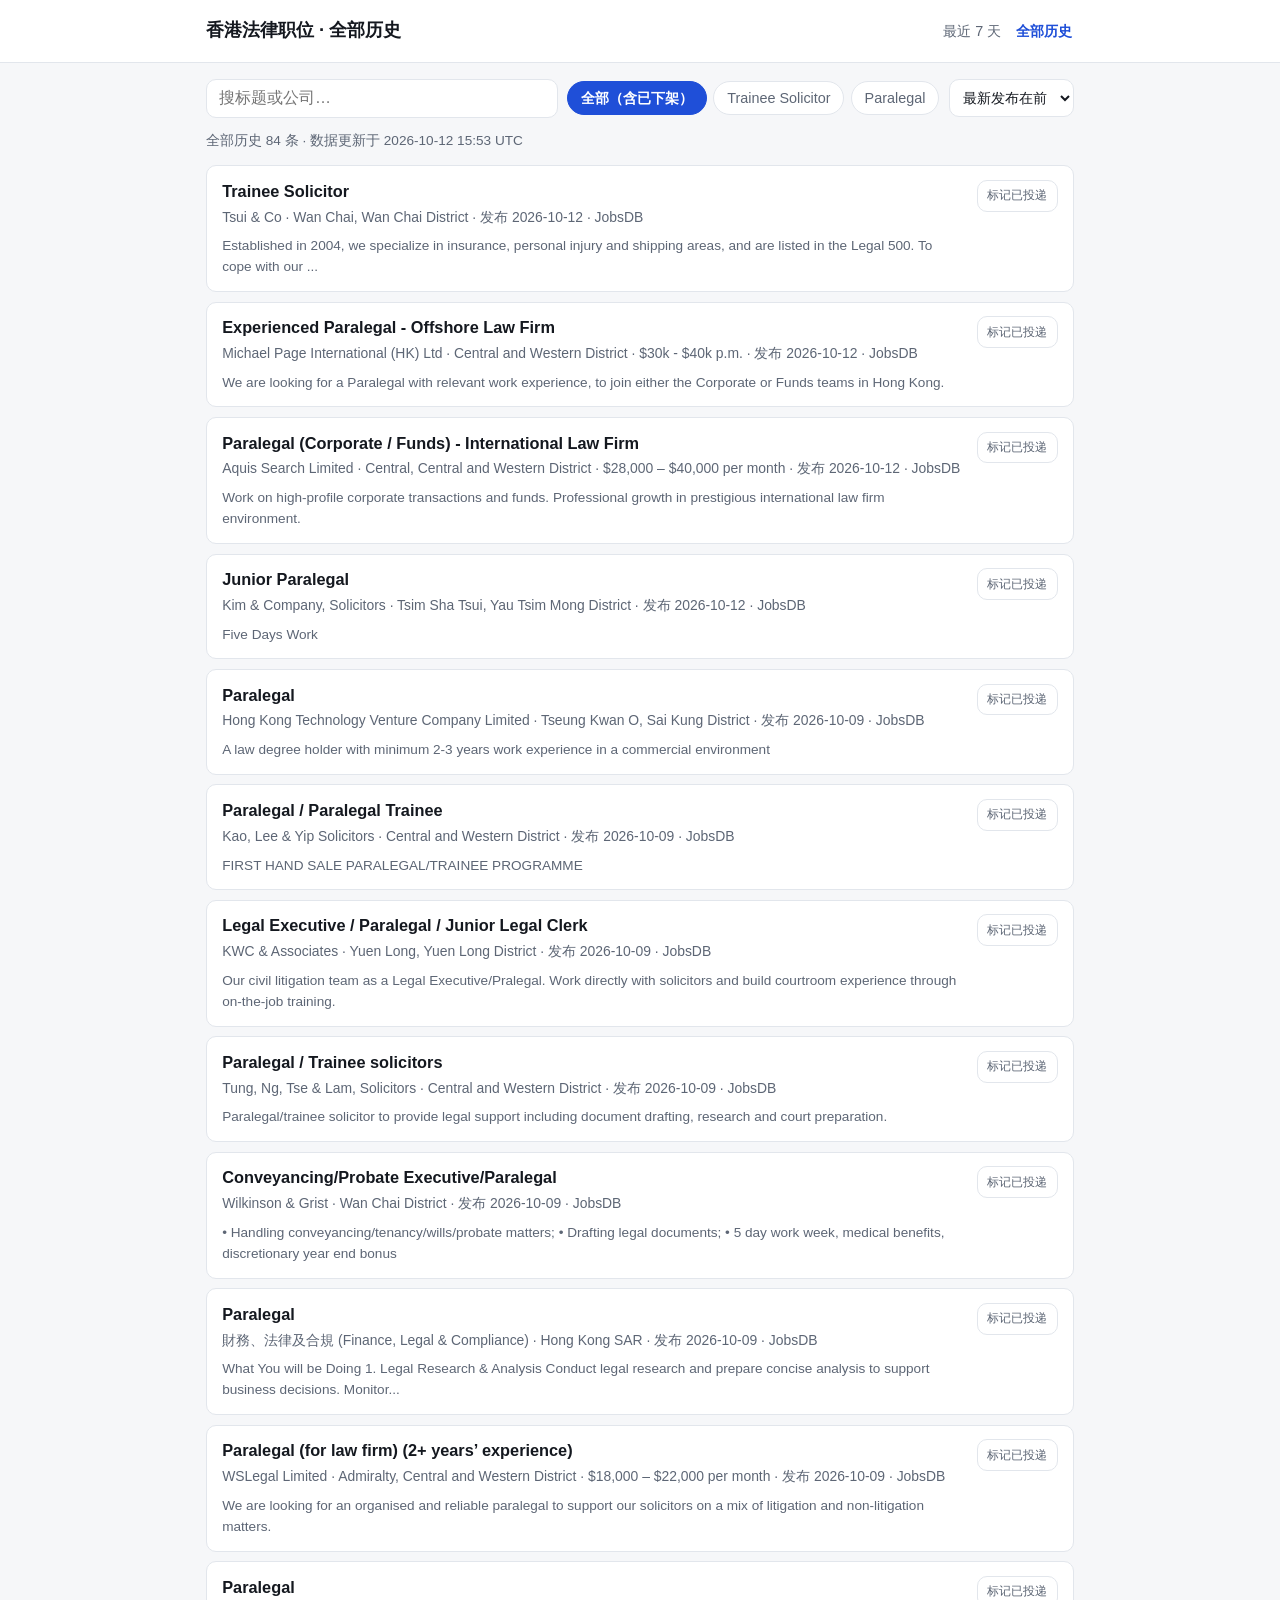
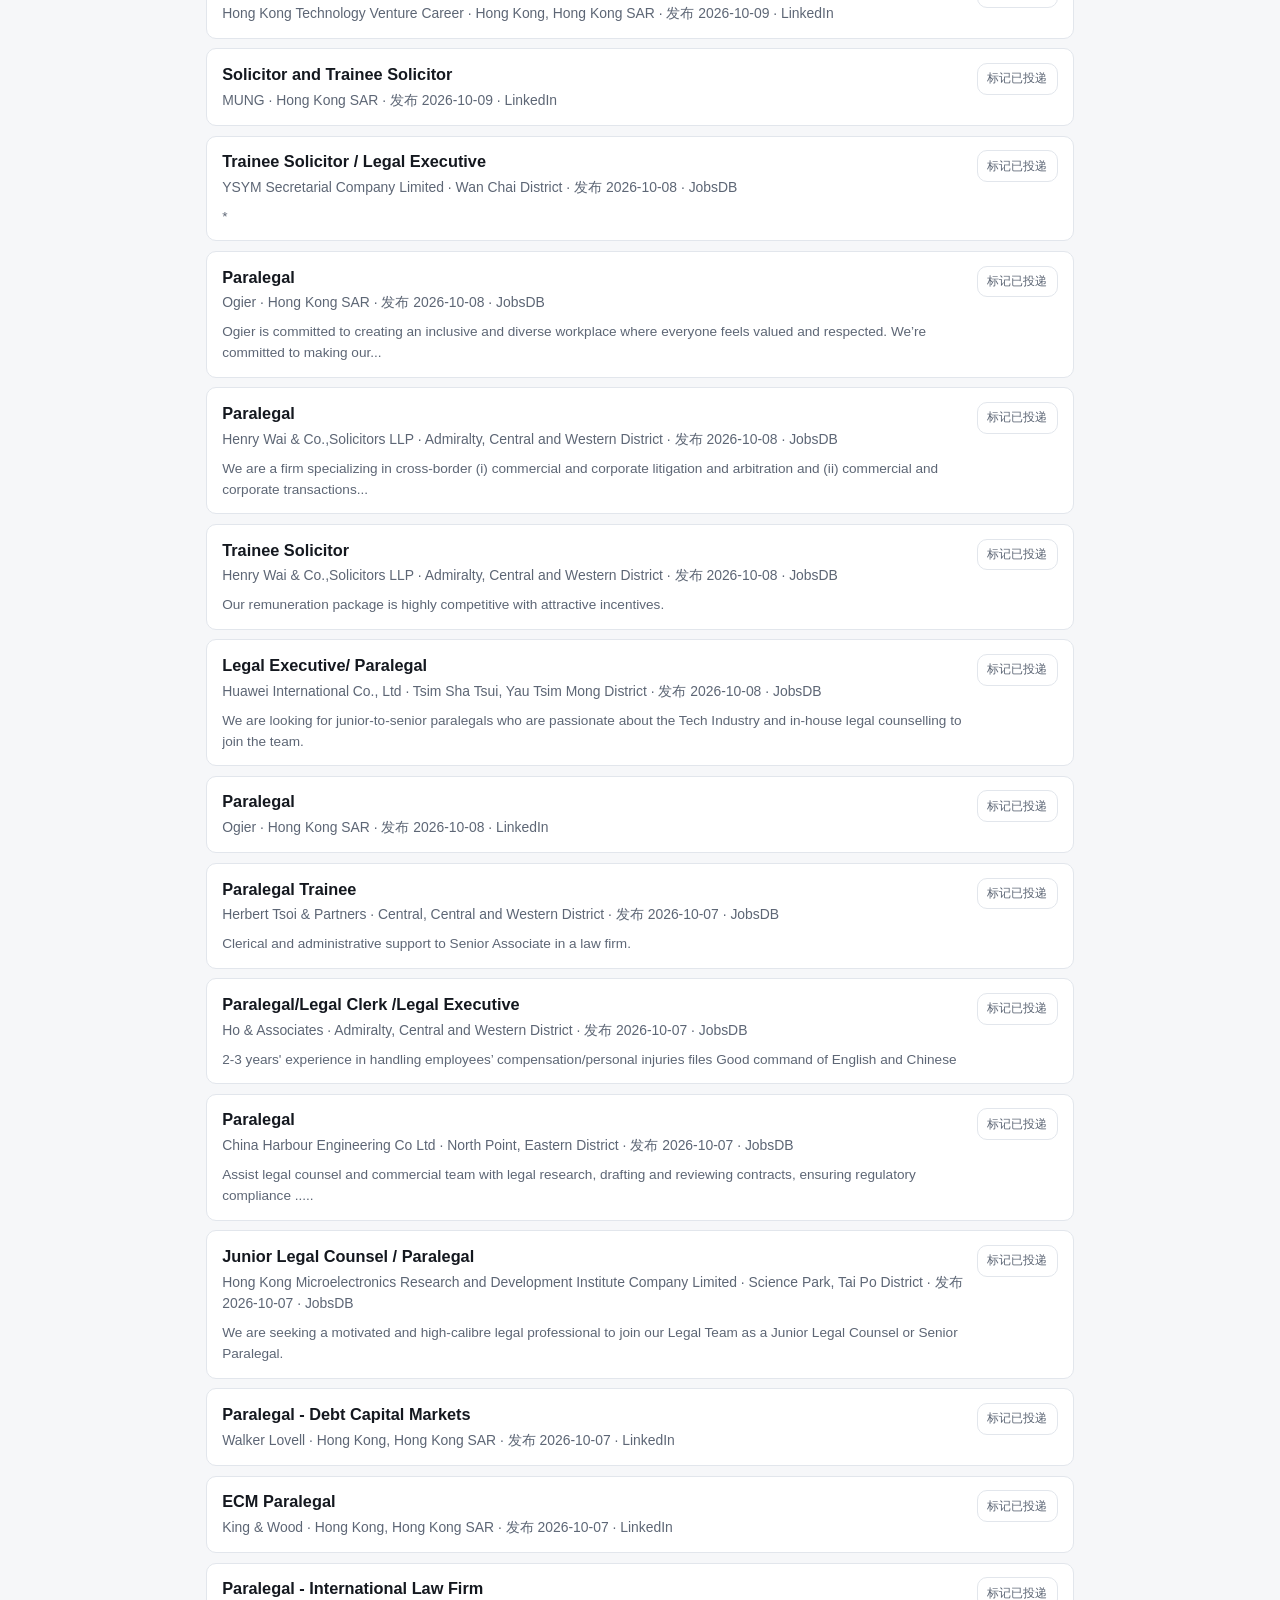
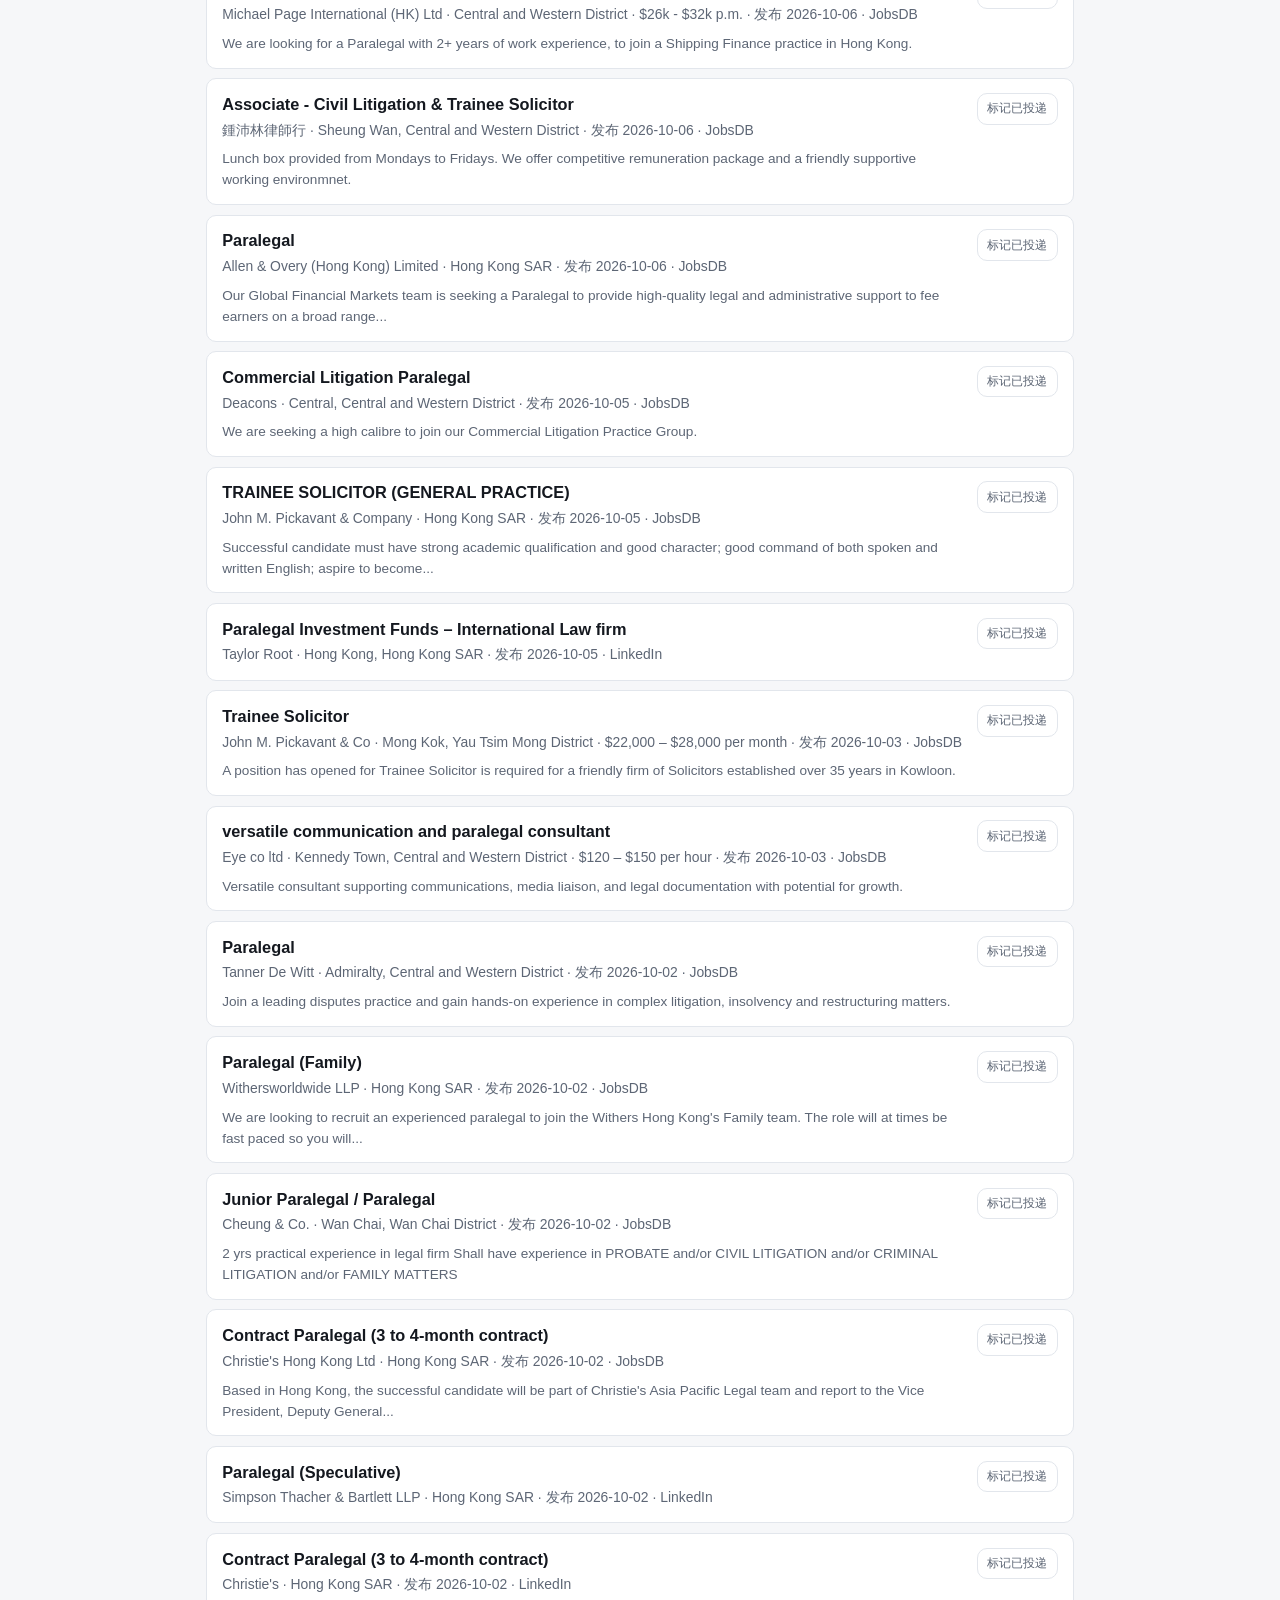
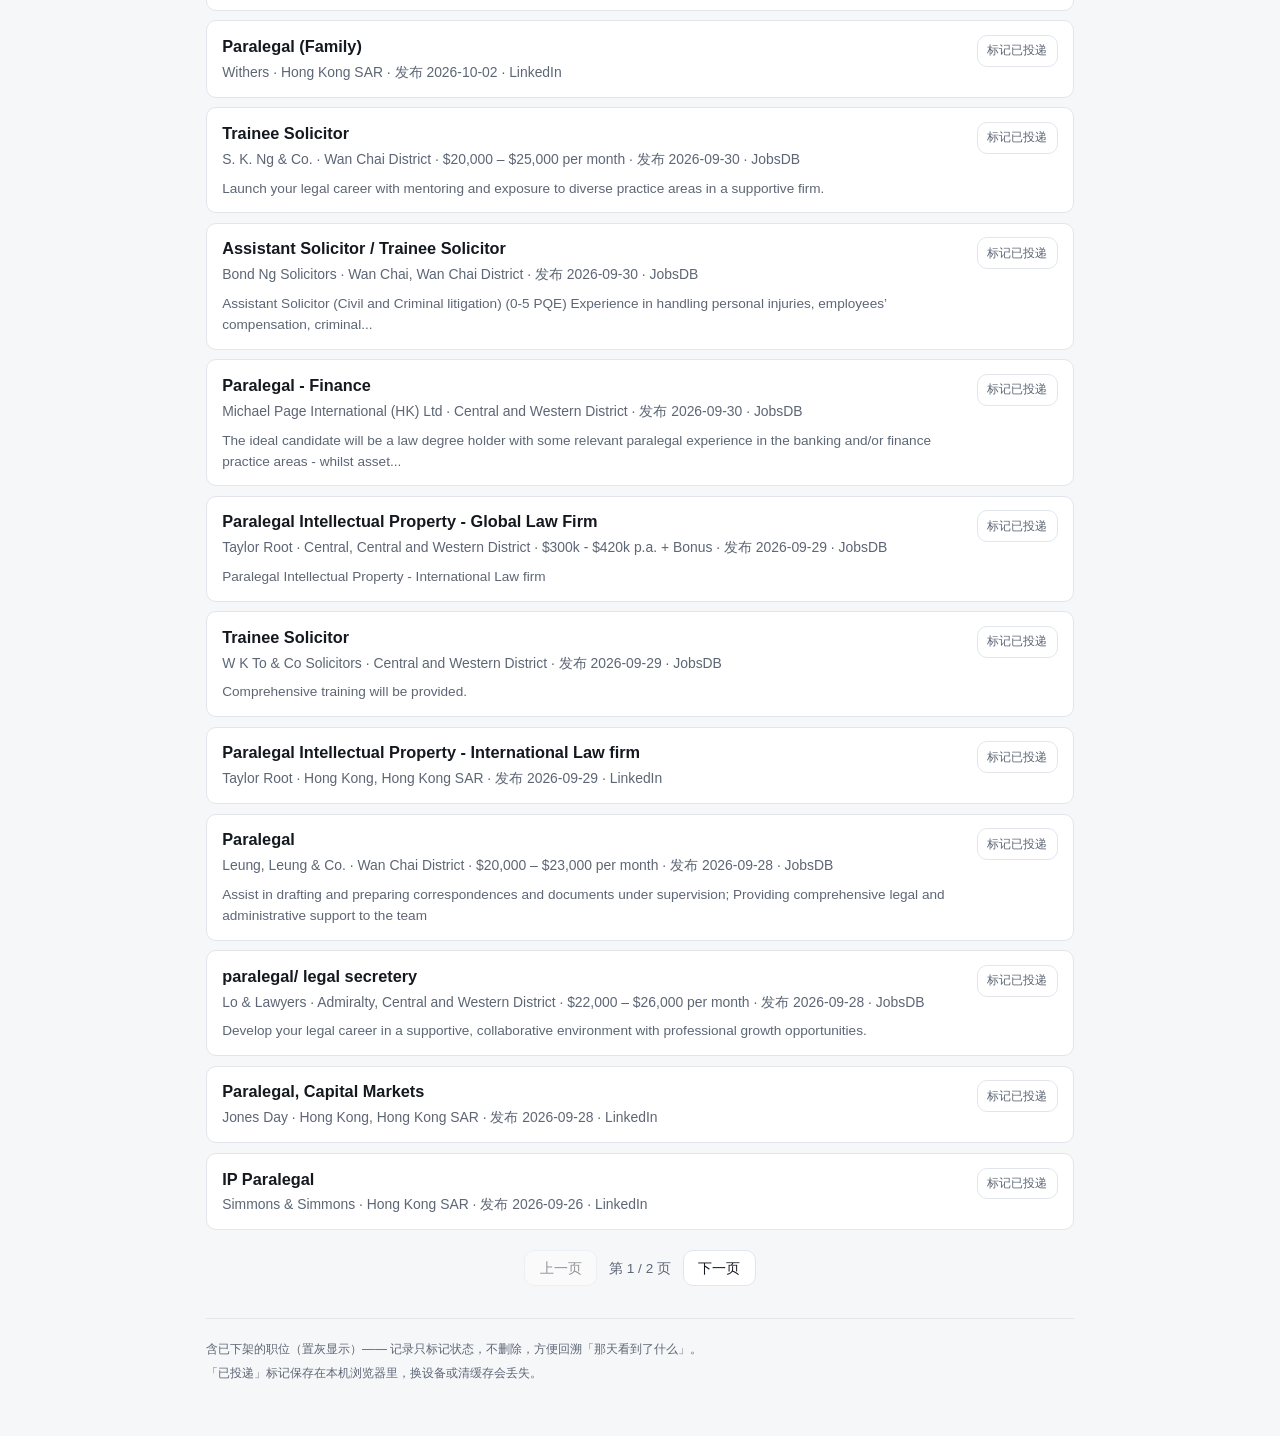
==== docs/archive.html @ c104950a "feat: 香港法律职位抓取与静态站点 按 SPEC.md / TICKETS.md 落成 T1–T11：零 npm 依赖、无构建步骤。  抓取 - src/http.mjs   超时/重试/指数退避" ====
<!doctype html>
<html lang="zh-Hans">
<head>
<meta charset="utf-8">
<meta name="viewport" content="width=device-width, initial-scale=1">
<title>香港法律职位 — 全部历史</title>
<meta name="description" content="香港 Trainee Solicitor 与 Paralegal 职位的全部历史记录，含已下架。">
<link rel="stylesheet" href="style.css">
</head>
<body data-view="archive">
<header>
  <div class="wrap">
    <h1>香港法律职位 · 全部历史</h1>
    <nav>
      <a href="index.html">最近 7 天</a>
      <a href="archive.html" aria-current="page">全部历史</a>
    </nav>
  </div>
</header>

<div class="wrap">
  <div id="banner" role="status" hidden></div>

  <div class="controls">
    <input id="q" type="search" placeholder="搜标题或公司…" autocomplete="off" aria-label="搜索标题或公司">
    <div id="tracks" role="group" aria-label="按 track 筛选"></div>
    <select id="sort" aria-label="排序方式">
      <option value="new">最新发布在前</option>
      <option value="old">最早发布在前</option>
    </select>
  </div>

  <p id="status" role="status" aria-live="polite"></p>
  <div id="list"></div>
  <div id="pager" hidden></div>

  <footer>
    <p>含已下架的职位（置灰显示）—— 记录只标记状态，不删除，方便回溯「那天看到了什么」。</p>
    <p>「已投递」标记保存在本机浏览器里，换设备或清缓存会丢失。</p>
  </footer>
</div>

<script src="app.js" type="module"></script>
</body>
</html>
---- docs/style.css ----
:root {
  --bg: #f6f7f9;
  --card: #ffffff;
  --ink: #14181f;
  --muted: #5d6675;
  --line: #e2e6ec;
  --accent: #1f4fd8;
  --new: #0b7a4b;
  --new-bg: #e3f6ec;
  --gone: #8b93a1;
  --warn-bg: #fff4e0;
  --warn-line: #e8b86d;
  --radius: 10px;
}

@media (prefers-color-scheme: dark) {
  :root {
    --bg: #12151a;
    --card: #1b1f27;
    --ink: #e8ebf0;
    --muted: #9aa3b2;
    --line: #2a3038;
    --accent: #7ea2ff;
    --new: #6fd8a4;
    --new-bg: #14352a;
    --gone: #6b7280;
    --warn-bg: #3a2f18;
    --warn-line: #7a5f28;
  }
}

* { box-sizing: border-box; }

body {
  margin: 0;
  padding: 0 0 3rem;
  background: var(--bg);
  color: var(--ink);
  font: 16px/1.55 -apple-system, BlinkMacSystemFont, "Segoe UI", "PingFang HK",
    "Hiragino Sans", "Microsoft JhengHei", "Noto Sans CJK SC", sans-serif;
  -webkit-text-size-adjust: 100%;
}

.wrap { max-width: 900px; margin: 0 auto; padding: 0 1rem; }

/* ---------------------------------------------------------------- 页头 */

header {
  border-bottom: 1px solid var(--line);
  background: var(--card);
  margin-bottom: 1rem;
}

header .wrap {
  display: flex;
  flex-wrap: wrap;
  align-items: baseline;
  gap: 0.5rem 1rem;
  padding-top: 1rem;
  padding-bottom: 1rem;
}

header h1 { font-size: 1.15rem; margin: 0; }

header nav { margin-left: auto; display: flex; gap: 0.75rem; }

header nav a {
  color: var(--muted);
  text-decoration: none;
  font-size: 0.9rem;
  padding: 0.2rem 0.1rem;
}

header nav a[aria-current="page"] { color: var(--accent); font-weight: 600; }

/* ---------------------------------------------------------------- 横幅 */

#banner {
  background: var(--warn-bg);
  border: 1px solid var(--warn-line);
  border-radius: var(--radius);
  padding: 0.7rem 0.9rem;
  margin-bottom: 1rem;
  font-size: 0.9rem;
}

#banner[hidden] { display: none; }

/* ---------------------------------------------------------------- 控件 */

.controls {
  display: flex;
  flex-wrap: wrap;
  gap: 0.6rem;
  align-items: center;
  margin-bottom: 0.75rem;
}

#q {
  flex: 1 1 14rem;
  min-width: 0;
  padding: 0.6rem 0.75rem;
  font-size: 1rem;
  color: var(--ink);
  background: var(--card);
  border: 1px solid var(--line);
  border-radius: var(--radius);
}

#q:focus-visible, .chip:focus-visible, .apply-toggle:focus-visible,
.page-btn:focus-visible, #sort:focus-visible {
  outline: 2px solid var(--accent);
  outline-offset: 1px;
}

#tracks { display: flex; flex-wrap: wrap; gap: 0.4rem; }

.chip {
  padding: 0.4rem 0.8rem;
  font-size: 0.9rem;
  color: var(--muted);
  background: var(--card);
  border: 1px solid var(--line);
  border-radius: 999px;
  cursor: pointer;
}

.chip[aria-pressed="true"] {
  color: #fff;
  background: var(--accent);
  border-color: var(--accent);
  font-weight: 600;
}

#sort {
  padding: 0.55rem 0.6rem;
  font-size: 0.9rem;
  color: var(--ink);
  background: var(--card);
  border: 1px solid var(--line);
  border-radius: var(--radius);
}

#status { color: var(--muted); font-size: 0.85rem; margin: 0 0 0.9rem; }

/* ---------------------------------------------------------------- 列表 */

#list { display: flex; flex-direction: column; gap: 0.6rem; }

.job {
  display: flex;
  gap: 0.75rem;
  align-items: flex-start;
  background: var(--card);
  border: 1px solid var(--line);
  border-radius: var(--radius);
  padding: 0.85rem 0.95rem;
}

.job-body { flex: 1 1 auto; min-width: 0; }

.job-title {
  margin: 0 0 0.3rem;
  font-size: 1.02rem;
  line-height: 1.35;
  font-weight: 600;
}

.job-title a { color: var(--ink); text-decoration: none; }
.job-title a:hover { color: var(--accent); text-decoration: underline; }

.badge {
  display: inline-block;
  margin-left: 0.4rem;
  padding: 0.05rem 0.4rem;
  font-size: 0.68rem;
  font-weight: 700;
  letter-spacing: 0.03em;
  border-radius: 4px;
  vertical-align: middle;
}

.badge-new { color: var(--new); background: var(--new-bg); }
.badge-gone { color: var(--muted); background: var(--line); }

.job-meta { margin: 0; color: var(--muted); font-size: 0.87rem; }

.job-excerpt {
  margin: 0.45rem 0 0;
  color: var(--muted);
  font-size: 0.85rem;
  display: -webkit-box;
  -webkit-line-clamp: 2;
  -webkit-box-orient: vertical;
  overflow: hidden;
}

.job.is-gone { opacity: 0.62; }
.job.is-applied .job-title a { text-decoration: line-through; color: var(--muted); }

.apply-toggle {
  flex: 0 0 auto;
  padding: 0.4rem 0.6rem;
  font-size: 0.78rem;
  white-space: nowrap;
  color: var(--muted);
  background: transparent;
  border: 1px solid var(--line);
  border-radius: var(--radius);
  cursor: pointer;
}

.apply-toggle[aria-pressed="true"] {
  color: var(--new);
  border-color: var(--new);
  background: var(--new-bg);
  font-weight: 600;
}

.empty { color: var(--muted); padding: 2rem 0; text-align: center; }

/* ---------------------------------------------------------------- 分页 */

#pager {
  display: flex;
  align-items: center;
  justify-content: center;
  gap: 0.75rem;
  margin-top: 1.25rem;
}

#pager[hidden] { display: none; }

.page-btn {
  padding: 0.45rem 0.9rem;
  font-size: 0.9rem;
  color: var(--ink);
  background: var(--card);
  border: 1px solid var(--line);
  border-radius: var(--radius);
  cursor: pointer;
}

.page-btn:disabled { opacity: 0.45; cursor: default; }
.page-info { color: var(--muted); font-size: 0.85rem; }

/* ---------------------------------------------------------------- 页脚 */

footer {
  color: var(--muted);
  font-size: 0.78rem;
  margin-top: 2rem;
  padding-top: 1rem;
  border-top: 1px solid var(--line);
}

footer p { margin: 0.3rem 0; }
footer a { color: var(--muted); }

/* ---------------------------------------------------------------- 窄屏 */

@media (max-width: 560px) {
  header h1 { font-size: 1rem; }
  header nav { margin-left: 0; width: 100%; }
  .job { flex-direction: column; gap: 0.5rem; }
  .apply-toggle { align-self: flex-start; }
  #q { flex-basis: 100%; }
}
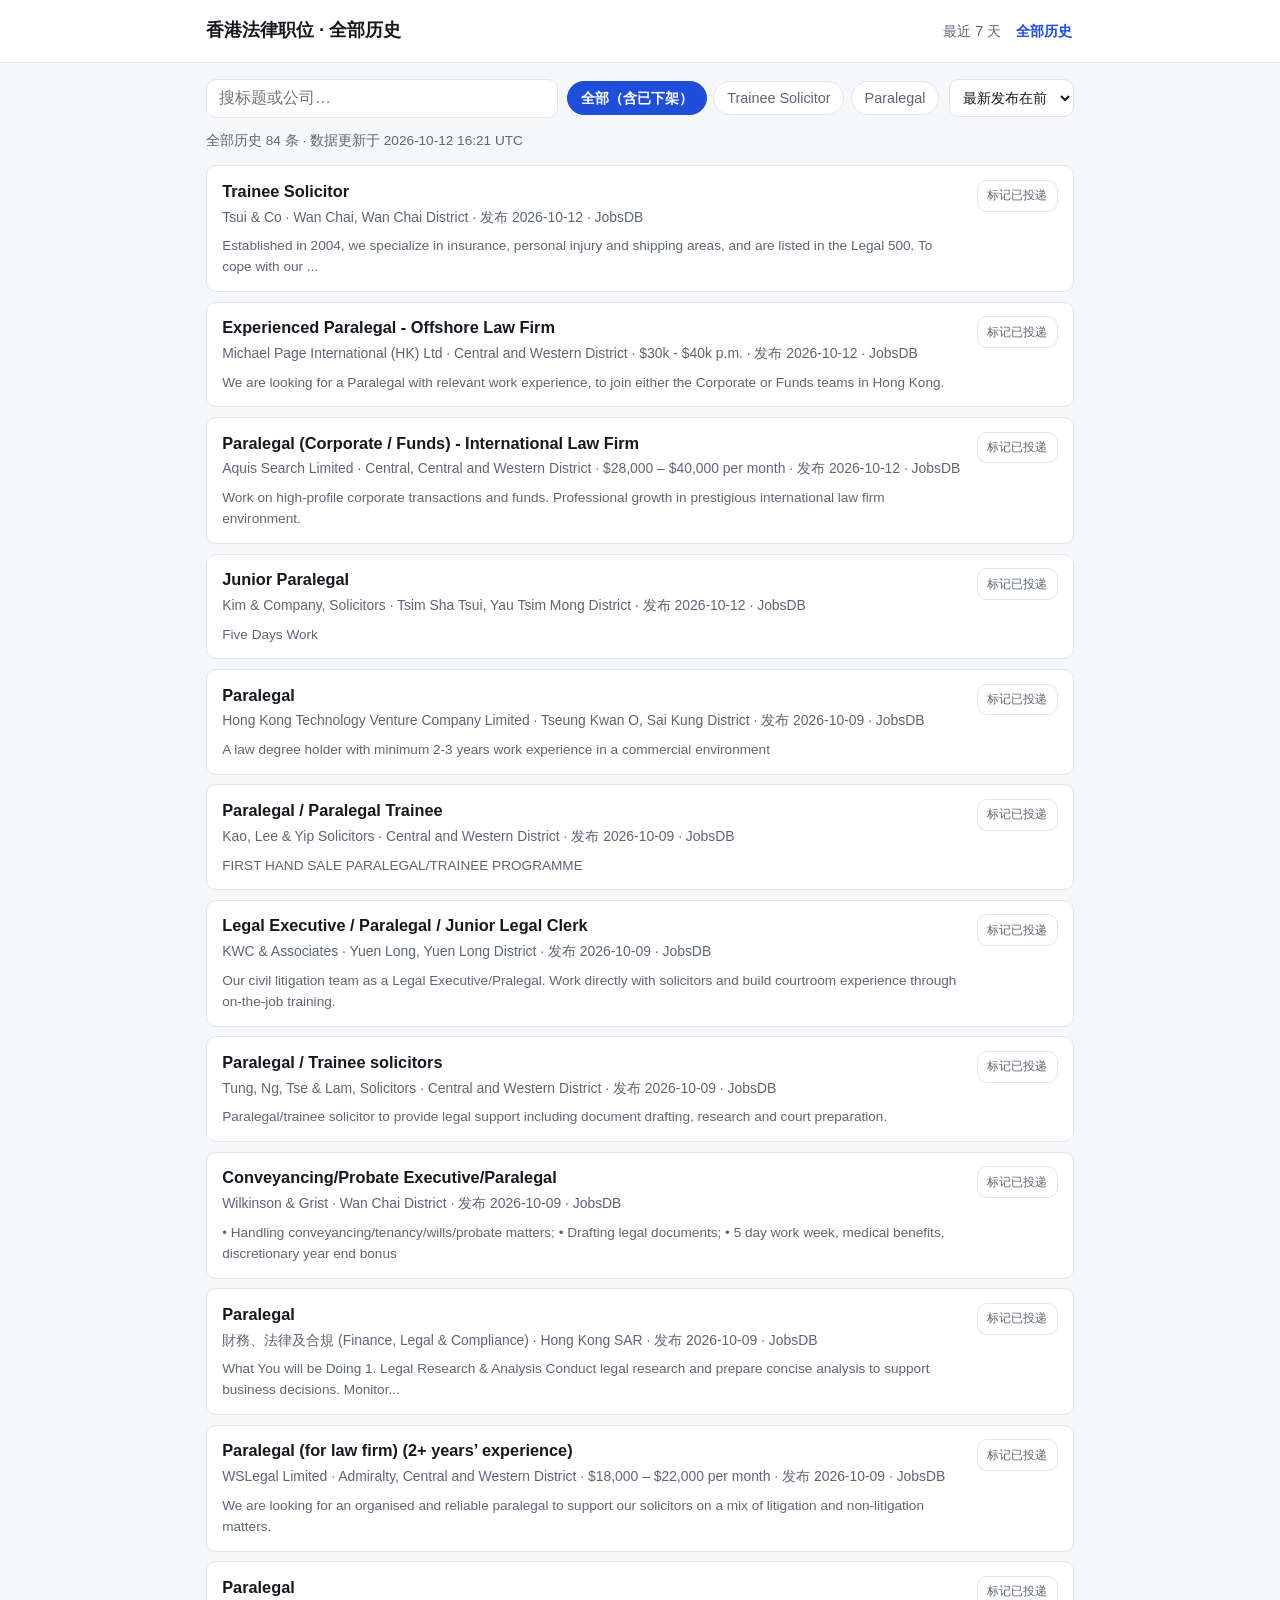
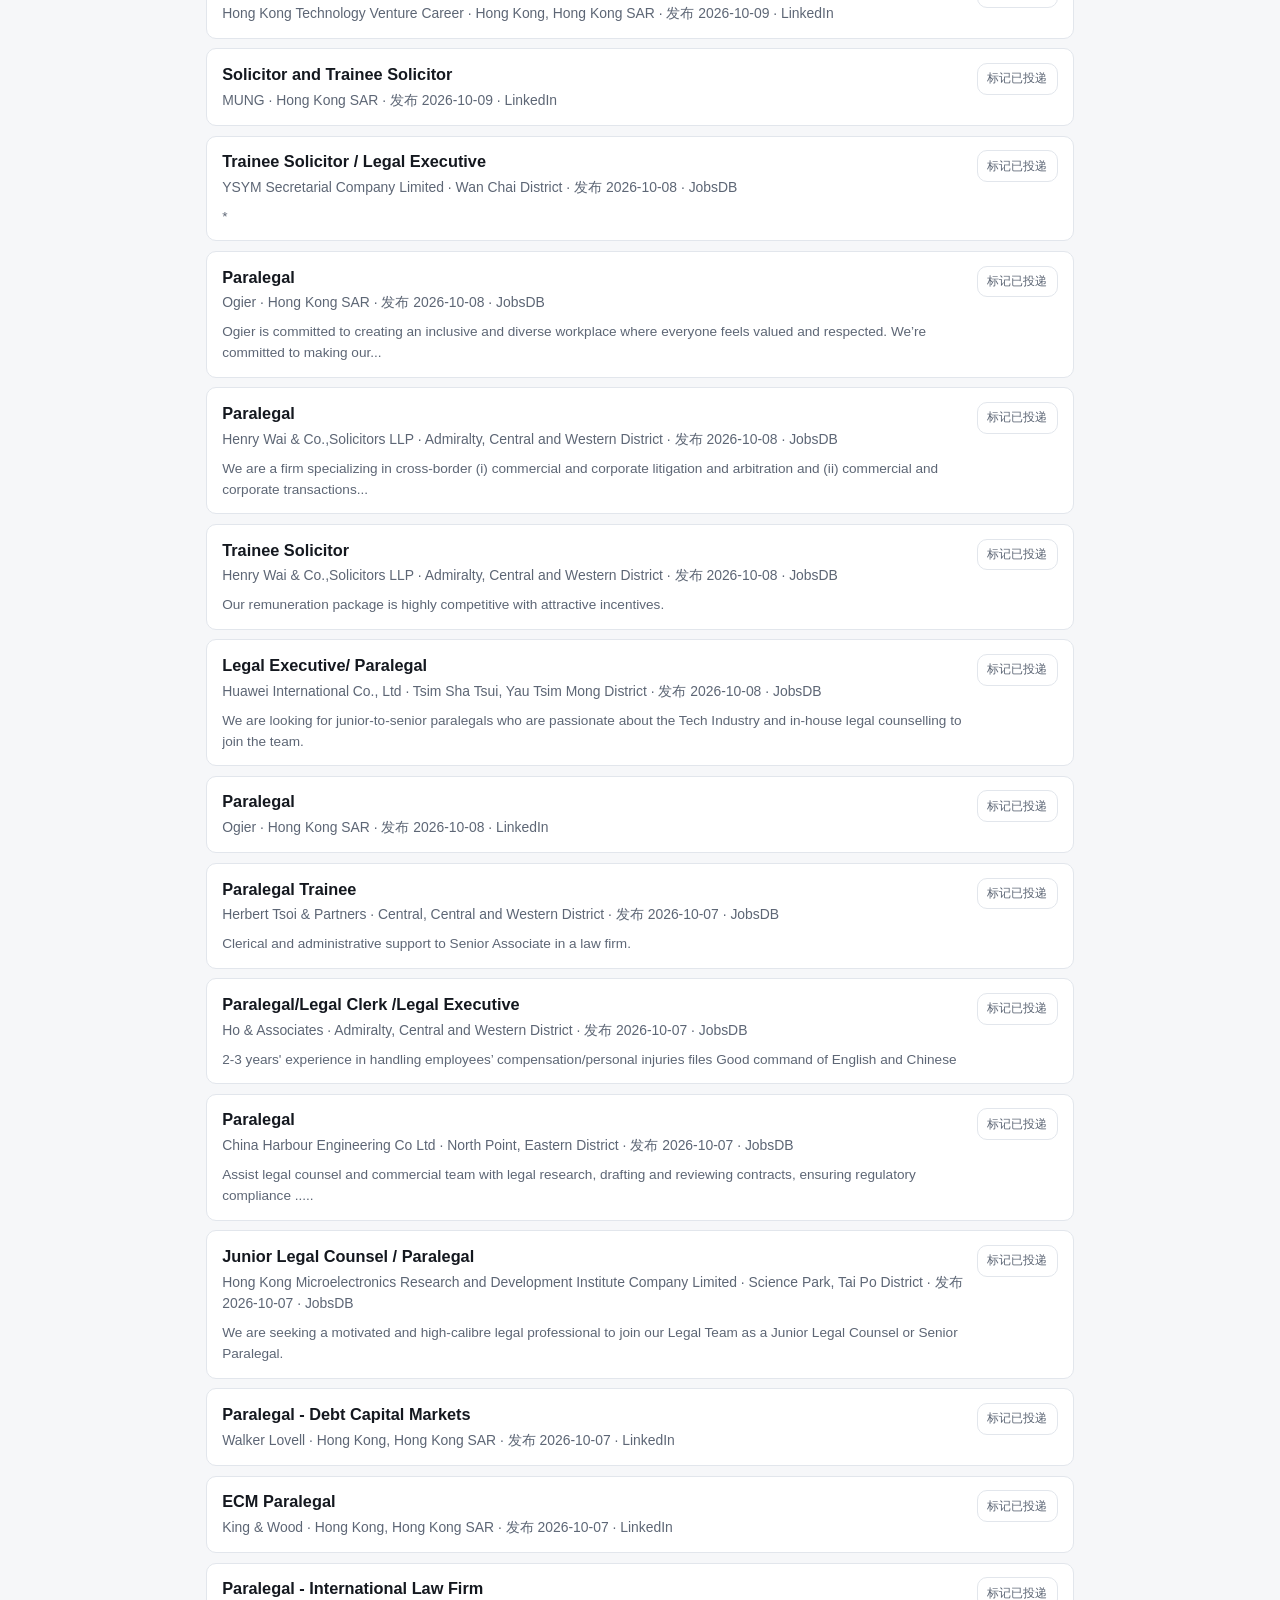
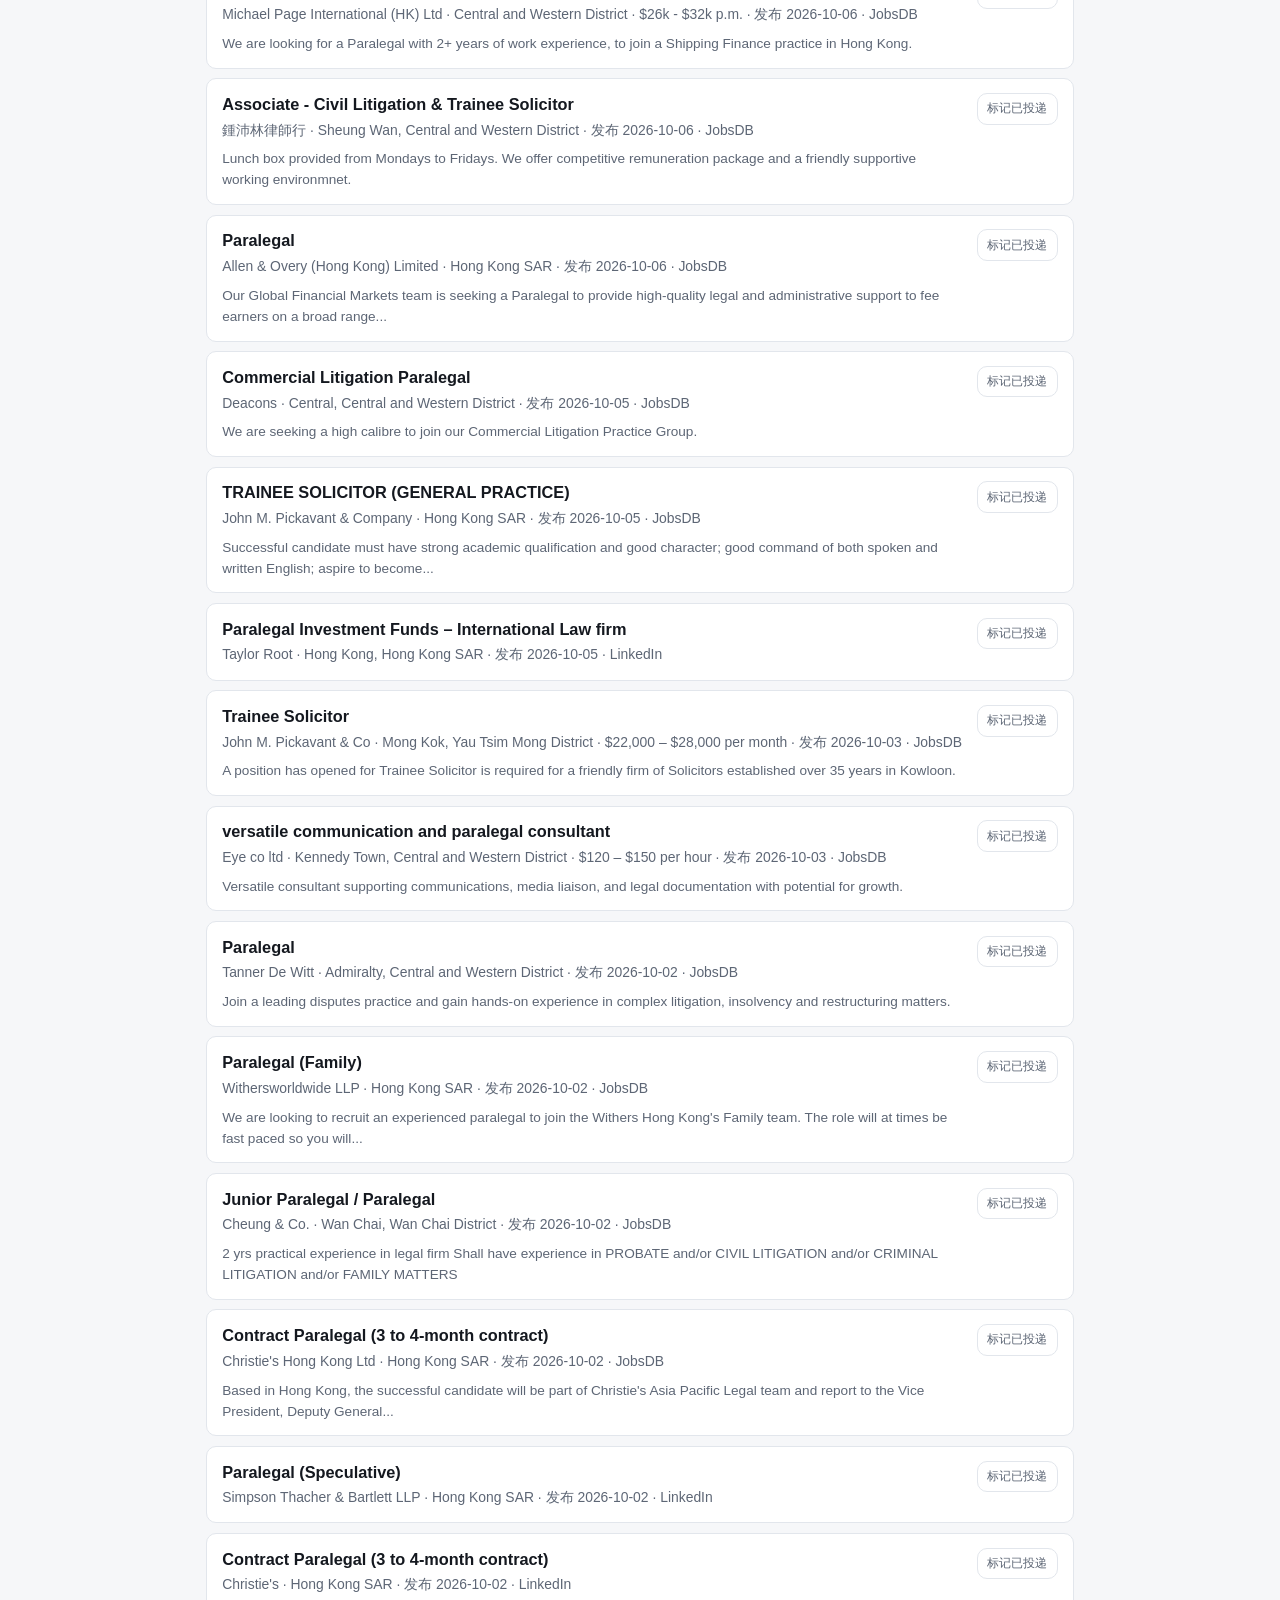
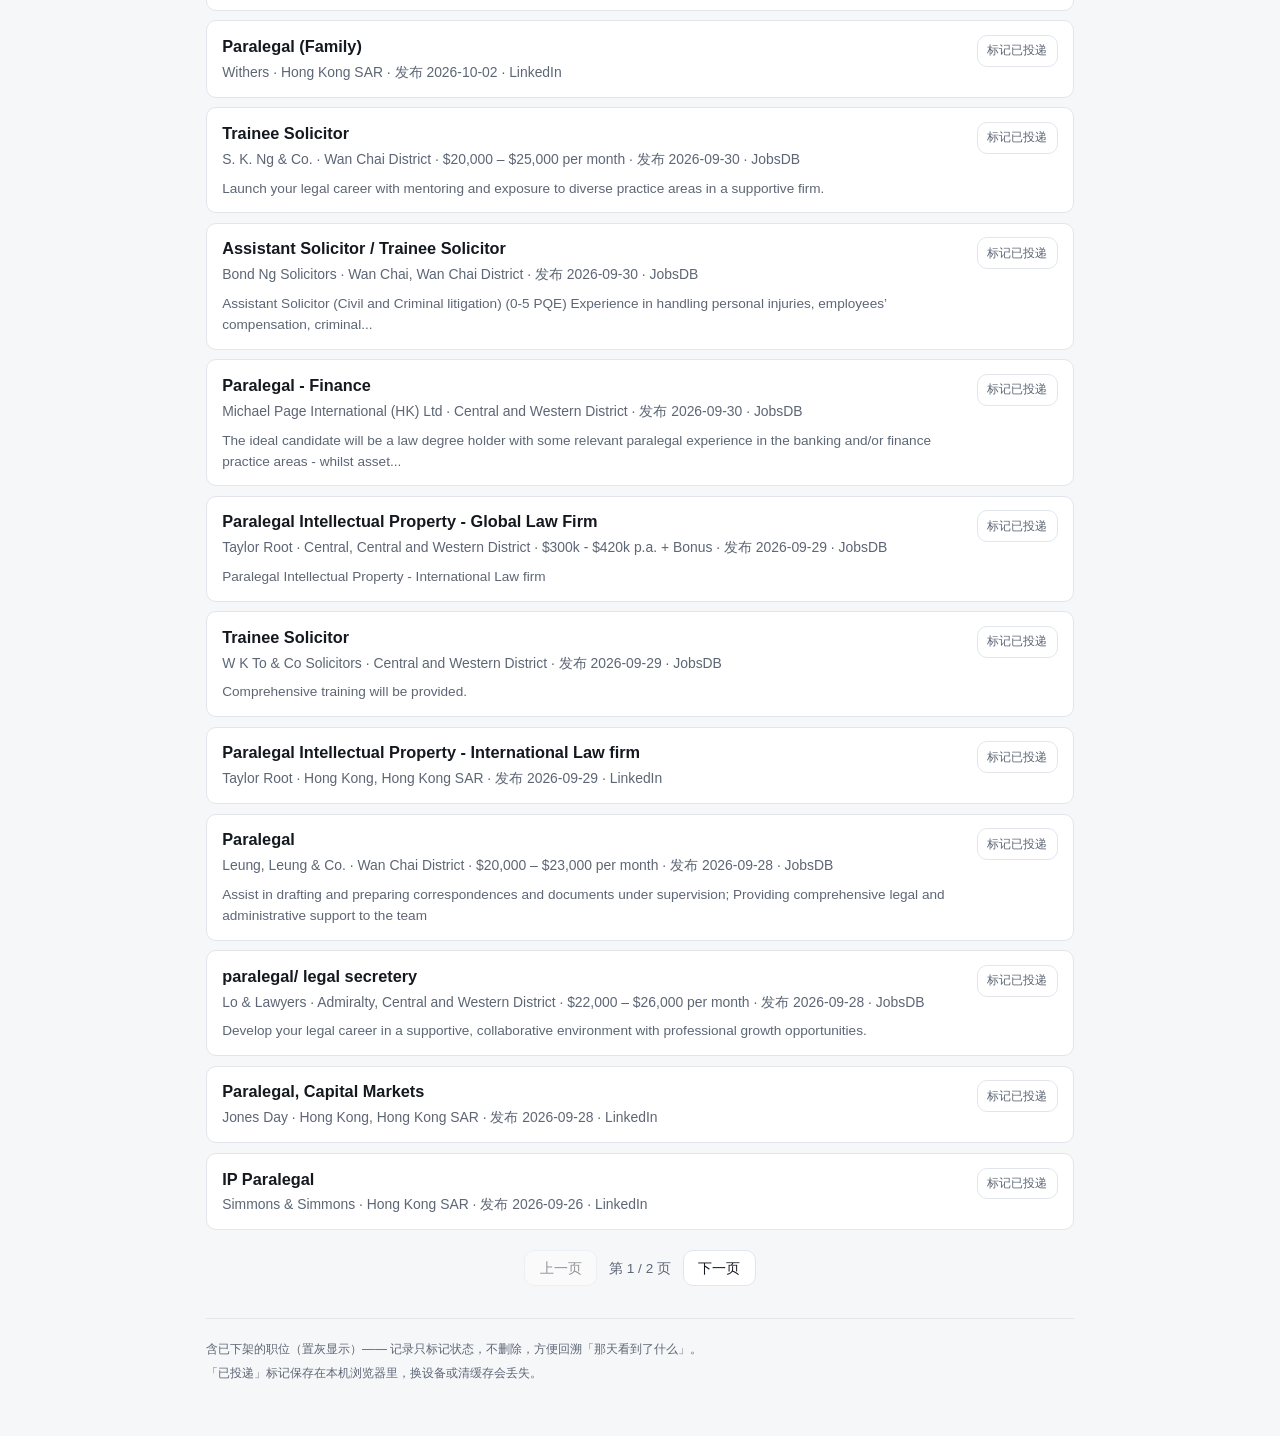
==== commit 034e34bc: "fix: 落实 code review 的两个轴 Spec 轴 - jobsdb 第 1 页零结果（响应无 data 数组 / data 为空）现在抛错。此前会被读成   「跑完的源、今天零职位」，进" ====
--- a/docs/archive.html
+++ b/docs/archive.html
@@ -10,7 +10,7 @@
 <body data-view="archive">
 <header>
   <div class="wrap">
-    <h1>香港法律职位 · 全部历史</h1>
+    <h1 id="page-title">香港法律职位 · 全部历史</h1>
     <nav>
       <a href="index.html">最近 7 天</a>
       <a href="archive.html" aria-current="page">全部历史</a>
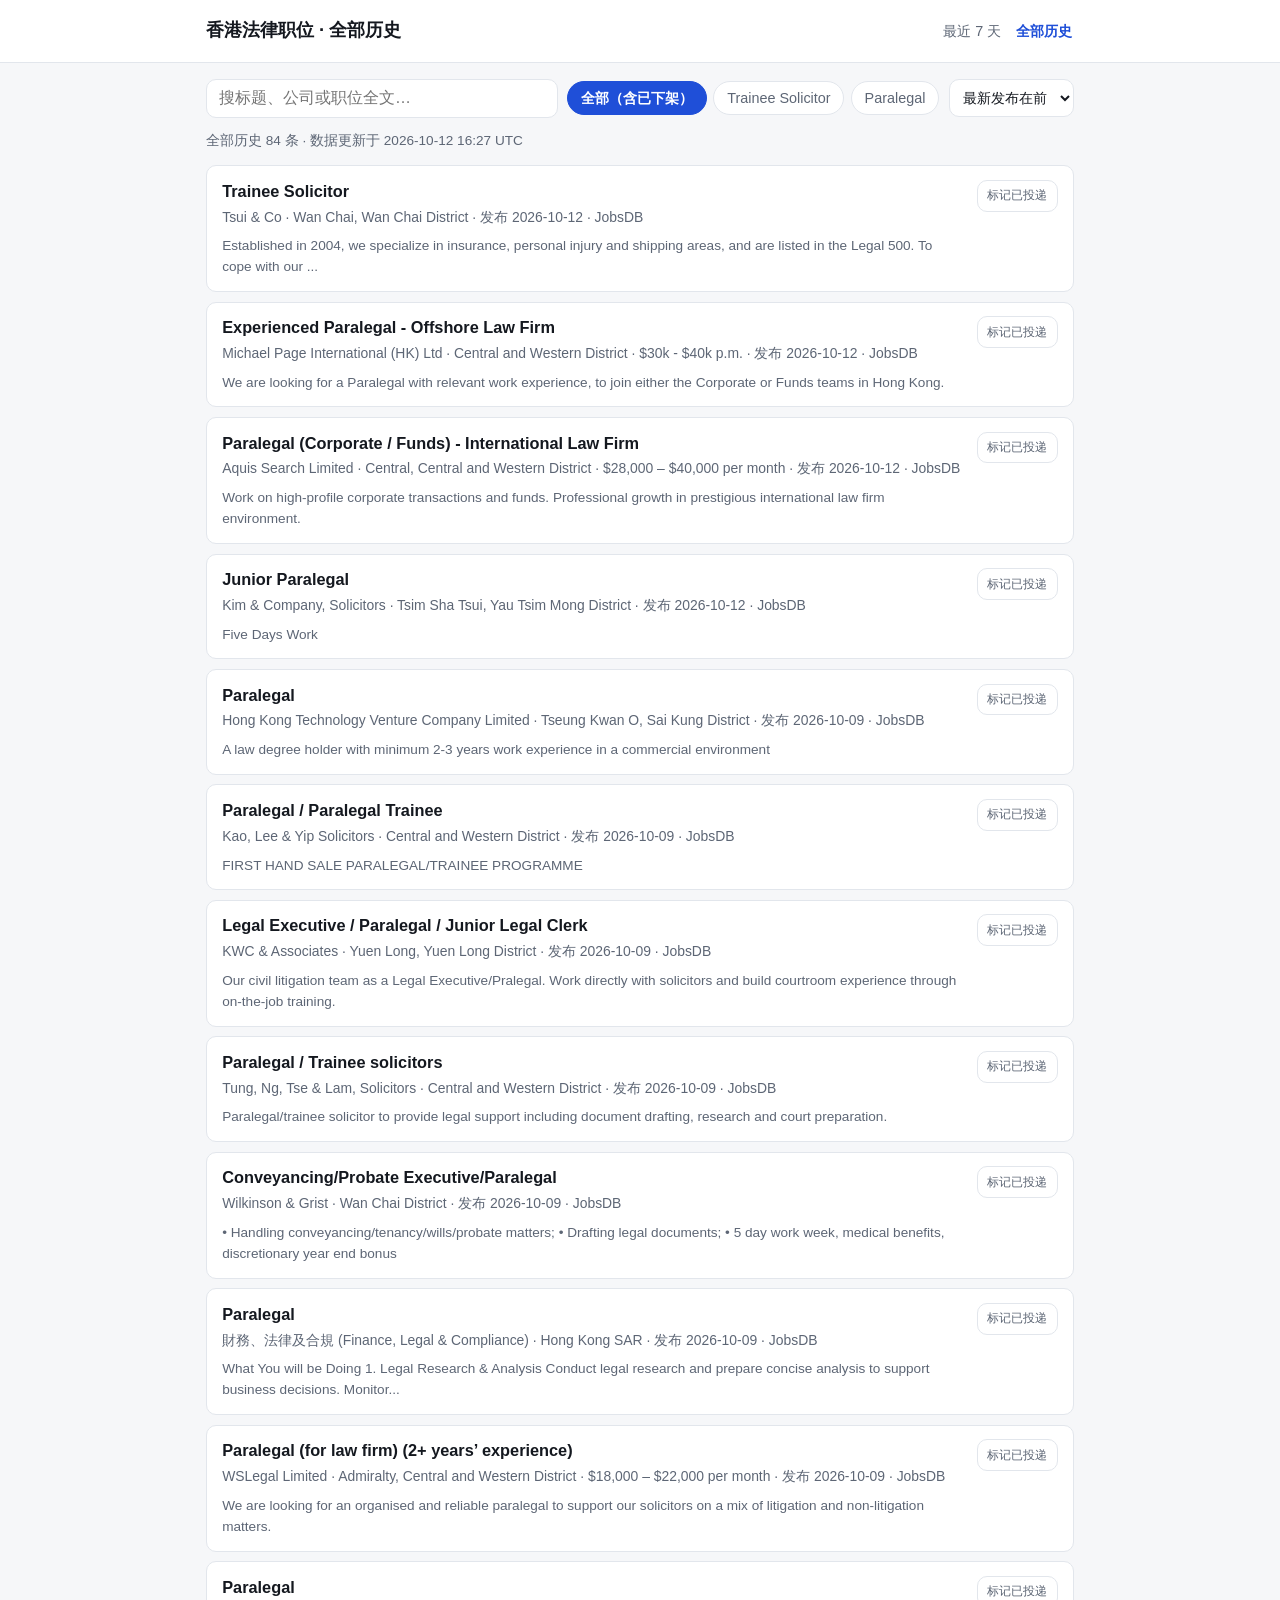
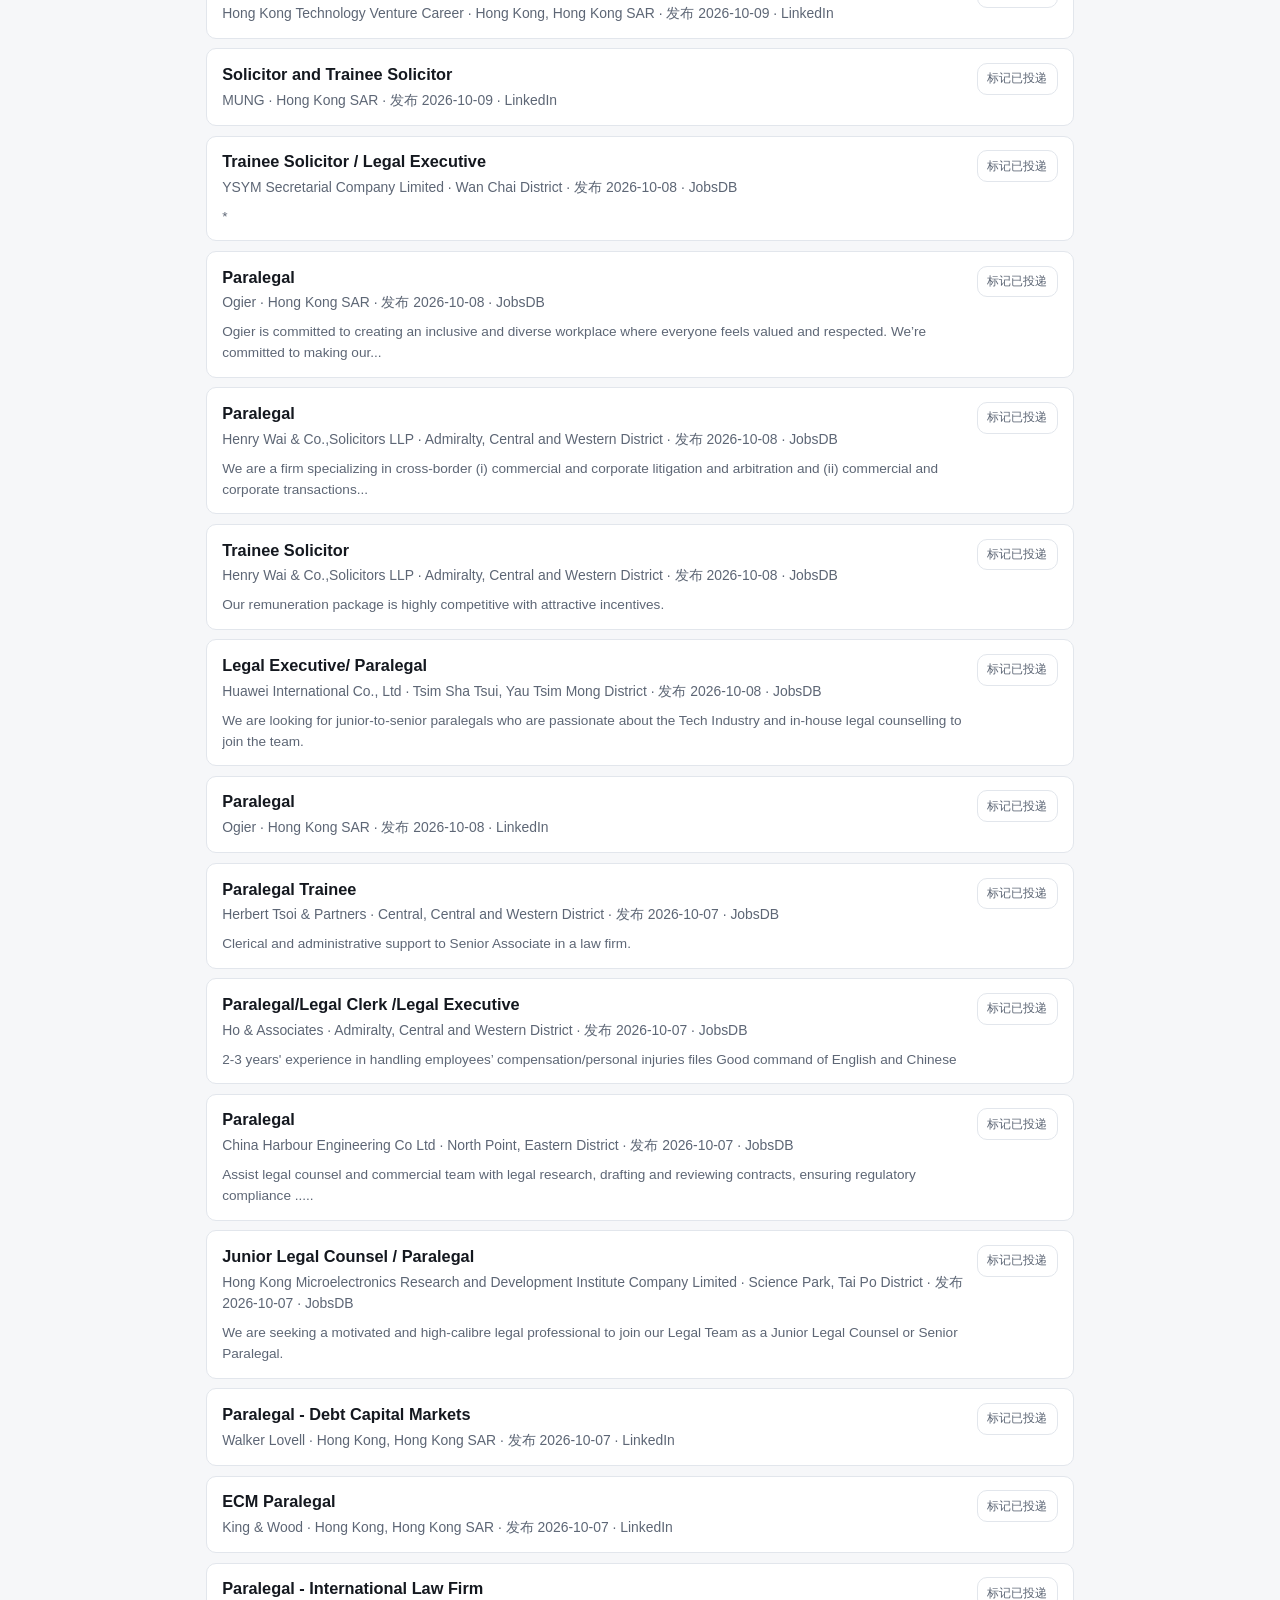
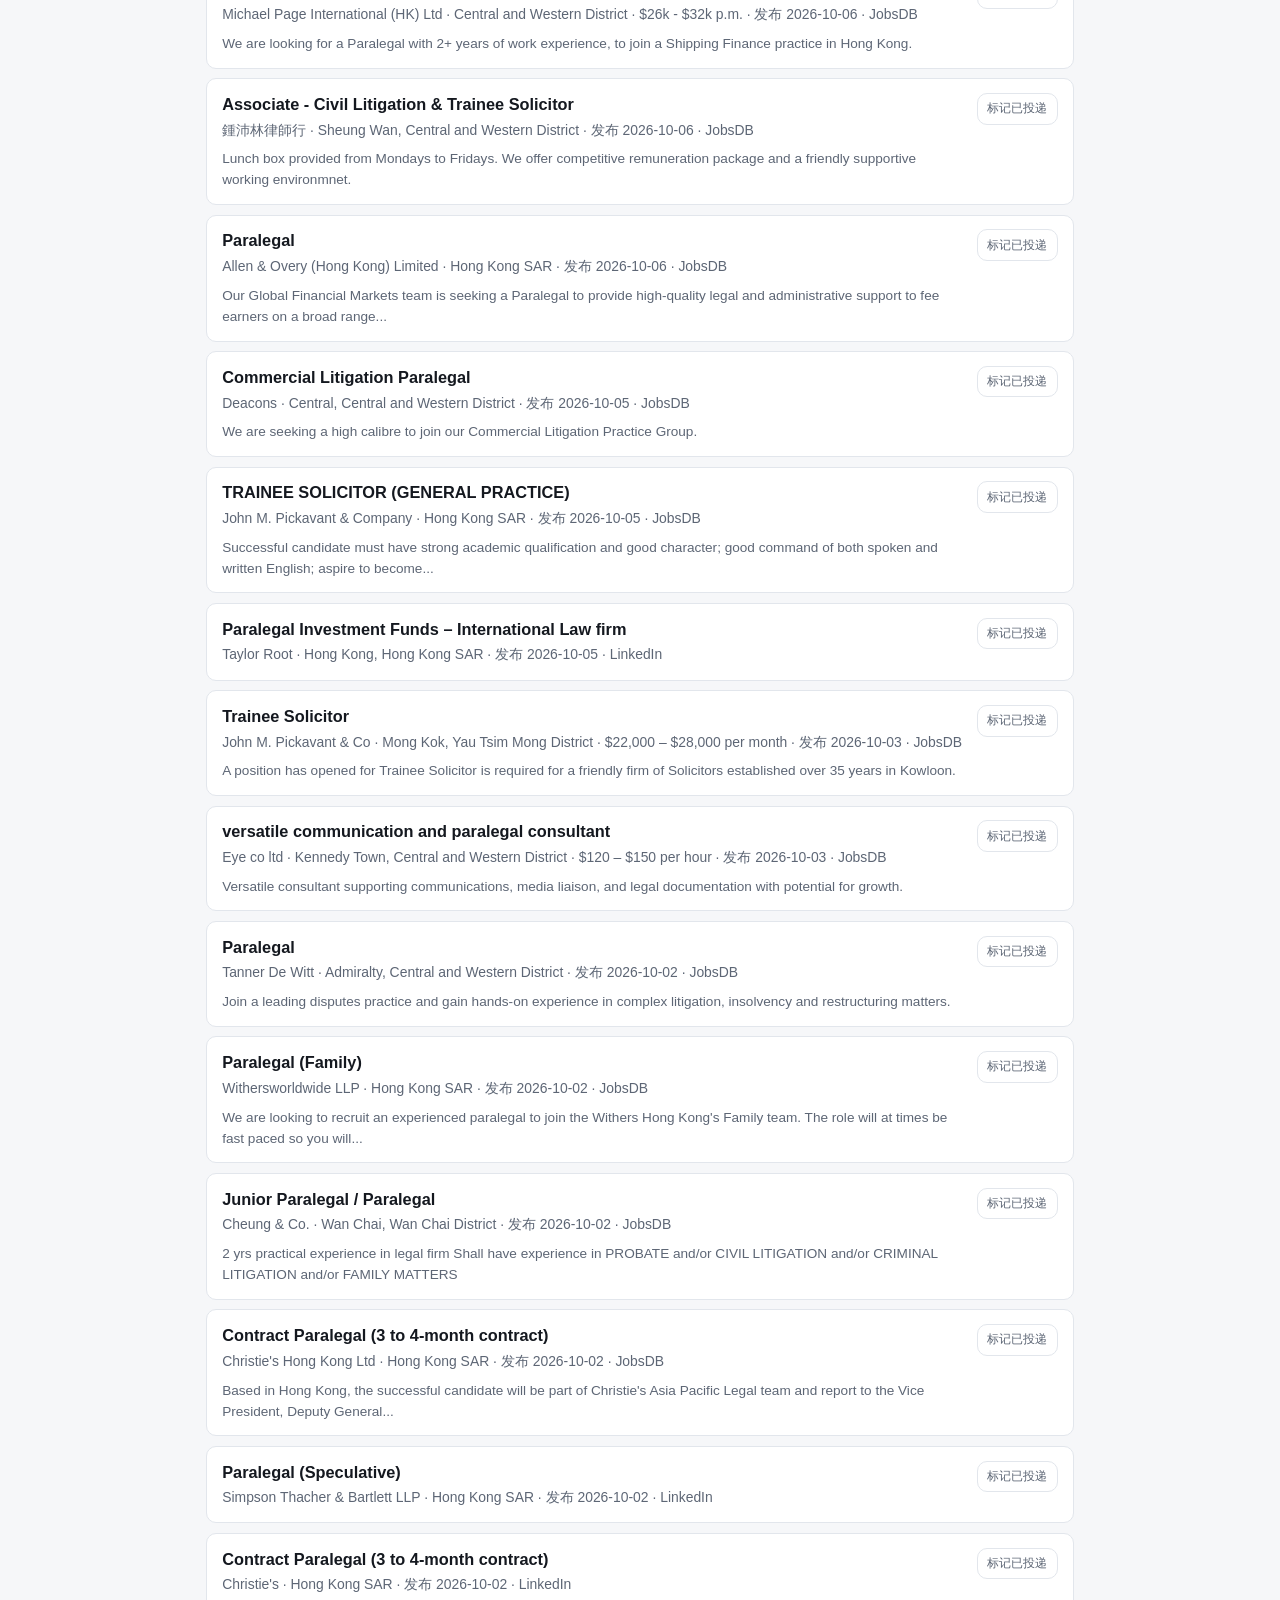
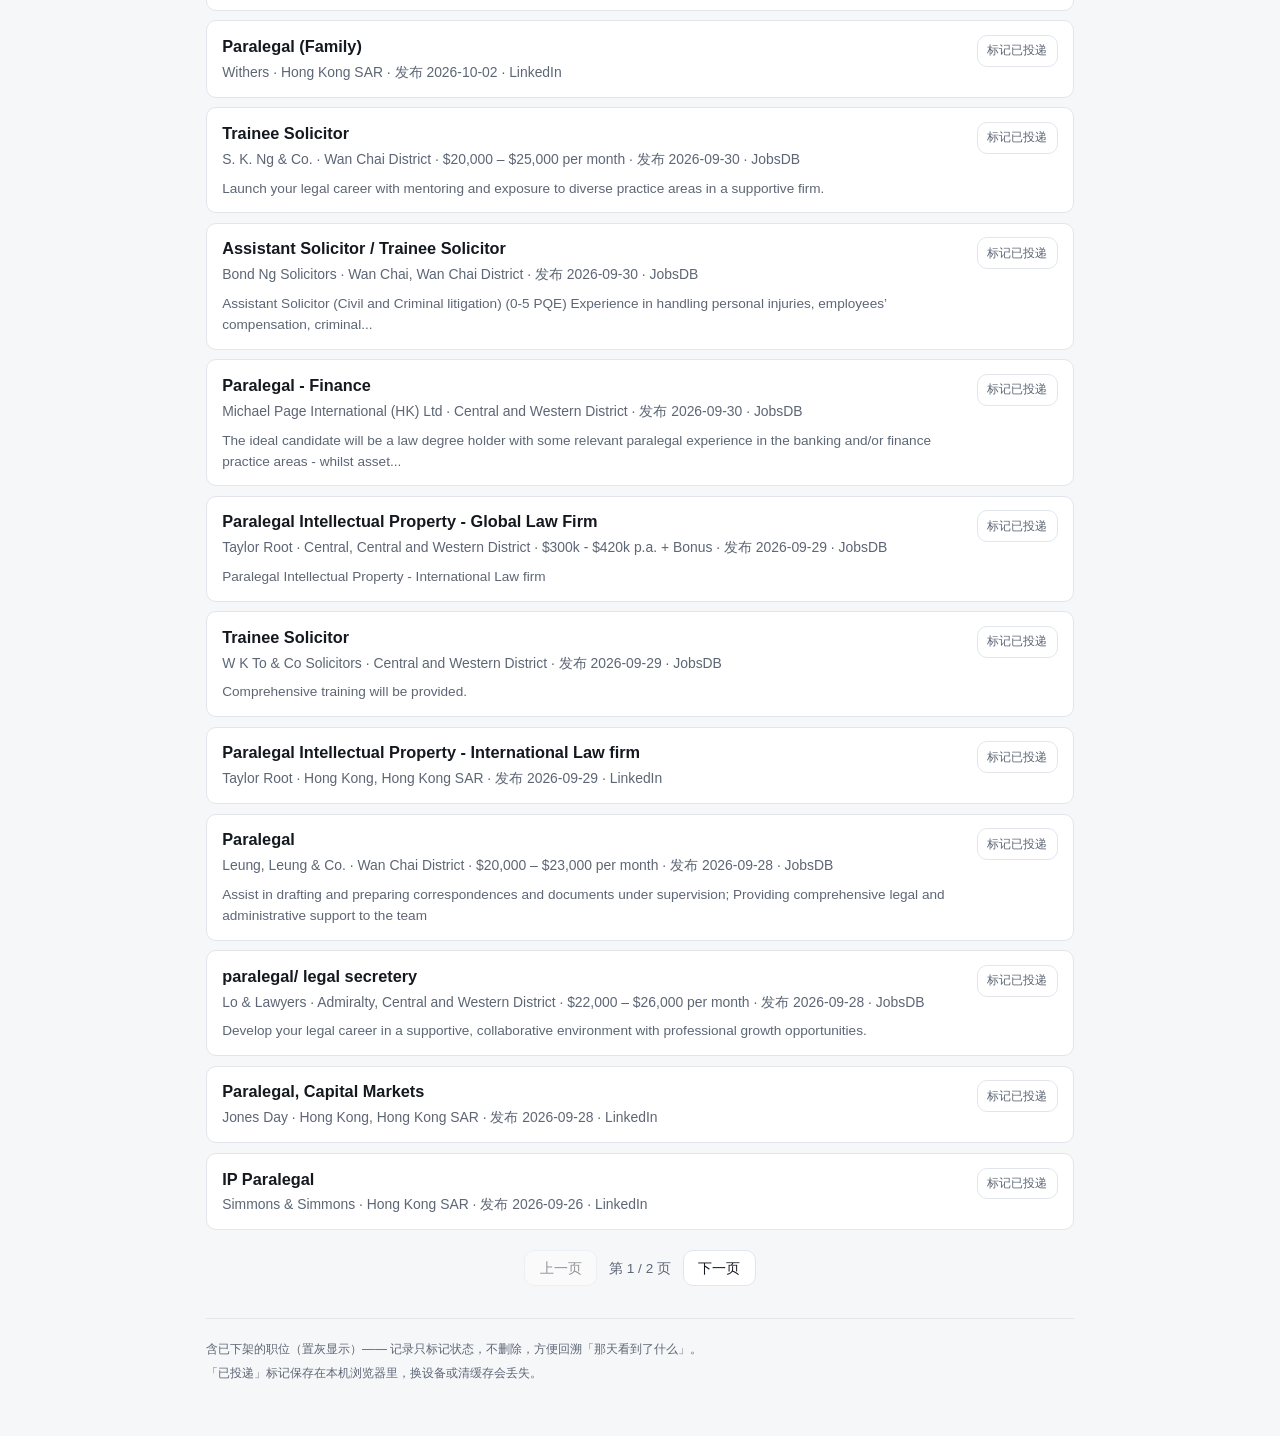
==== commit 1997ecee: "feat: 抓取 JD 全文，摘要下加展开按钮，搜索覆盖全文 反转 SPEC §2「不存 JD 全文」的非目标，取舍记在 adr/0004。  两个源的现实不一样：LinkedIn 的详情页（jobP" ====
--- a/docs/archive.html
+++ b/docs/archive.html
@@ -22,7 +22,7 @@
   <div id="banner" role="status" hidden></div>
 
   <div class="controls">
-    <input id="q" type="search" placeholder="搜标题或公司…" autocomplete="off" aria-label="搜索标题或公司">
+    <input id="q" type="search" placeholder="搜标题、公司或职位全文…" autocomplete="off" aria-label="搜索标题、公司或职位全文">
     <div id="tracks" role="group" aria-label="按 track 筛选"></div>
     <select id="sort" aria-label="排序方式">
       <option value="new">最新发布在前</option>
--- a/docs/style.css
+++ b/docs/style.css
@@ -108,7 +108,7 @@
 }
 
 #q:focus-visible, .chip:focus-visible, .apply-toggle:focus-visible,
-.page-btn:focus-visible, #sort:focus-visible {
+.expand-toggle:focus-visible, .page-btn:focus-visible, #sort:focus-visible {
   outline: 2px solid var(--accent);
   outline-offset: 1px;
 }
@@ -195,6 +195,27 @@
   overflow: hidden;
 }
 
+/* 展开后的全文。pre-wrap 是必需的：抓来的 JD 里段落与列表靠换行分隔，
+   压成一行读起来是一坨。overflow-wrap 兜住 JD 里偶尔出现的超长链接。 */
+.job-description {
+  margin: 0.45rem 0 0;
+  color: var(--muted);
+  font-size: 0.85rem;
+  white-space: pre-wrap;
+  overflow-wrap: anywhere;
+}
+
+.expand-toggle {
+  margin-top: 0.4rem;
+  padding: 0;
+  font-size: 0.78rem;
+  color: var(--accent);
+  background: none;
+  border: 0;
+  cursor: pointer;
+  text-decoration: underline;
+}
+
 .job.is-gone { opacity: 0.62; }
 .job.is-applied .job-title a { text-decoration: line-through; color: var(--muted); }
 
